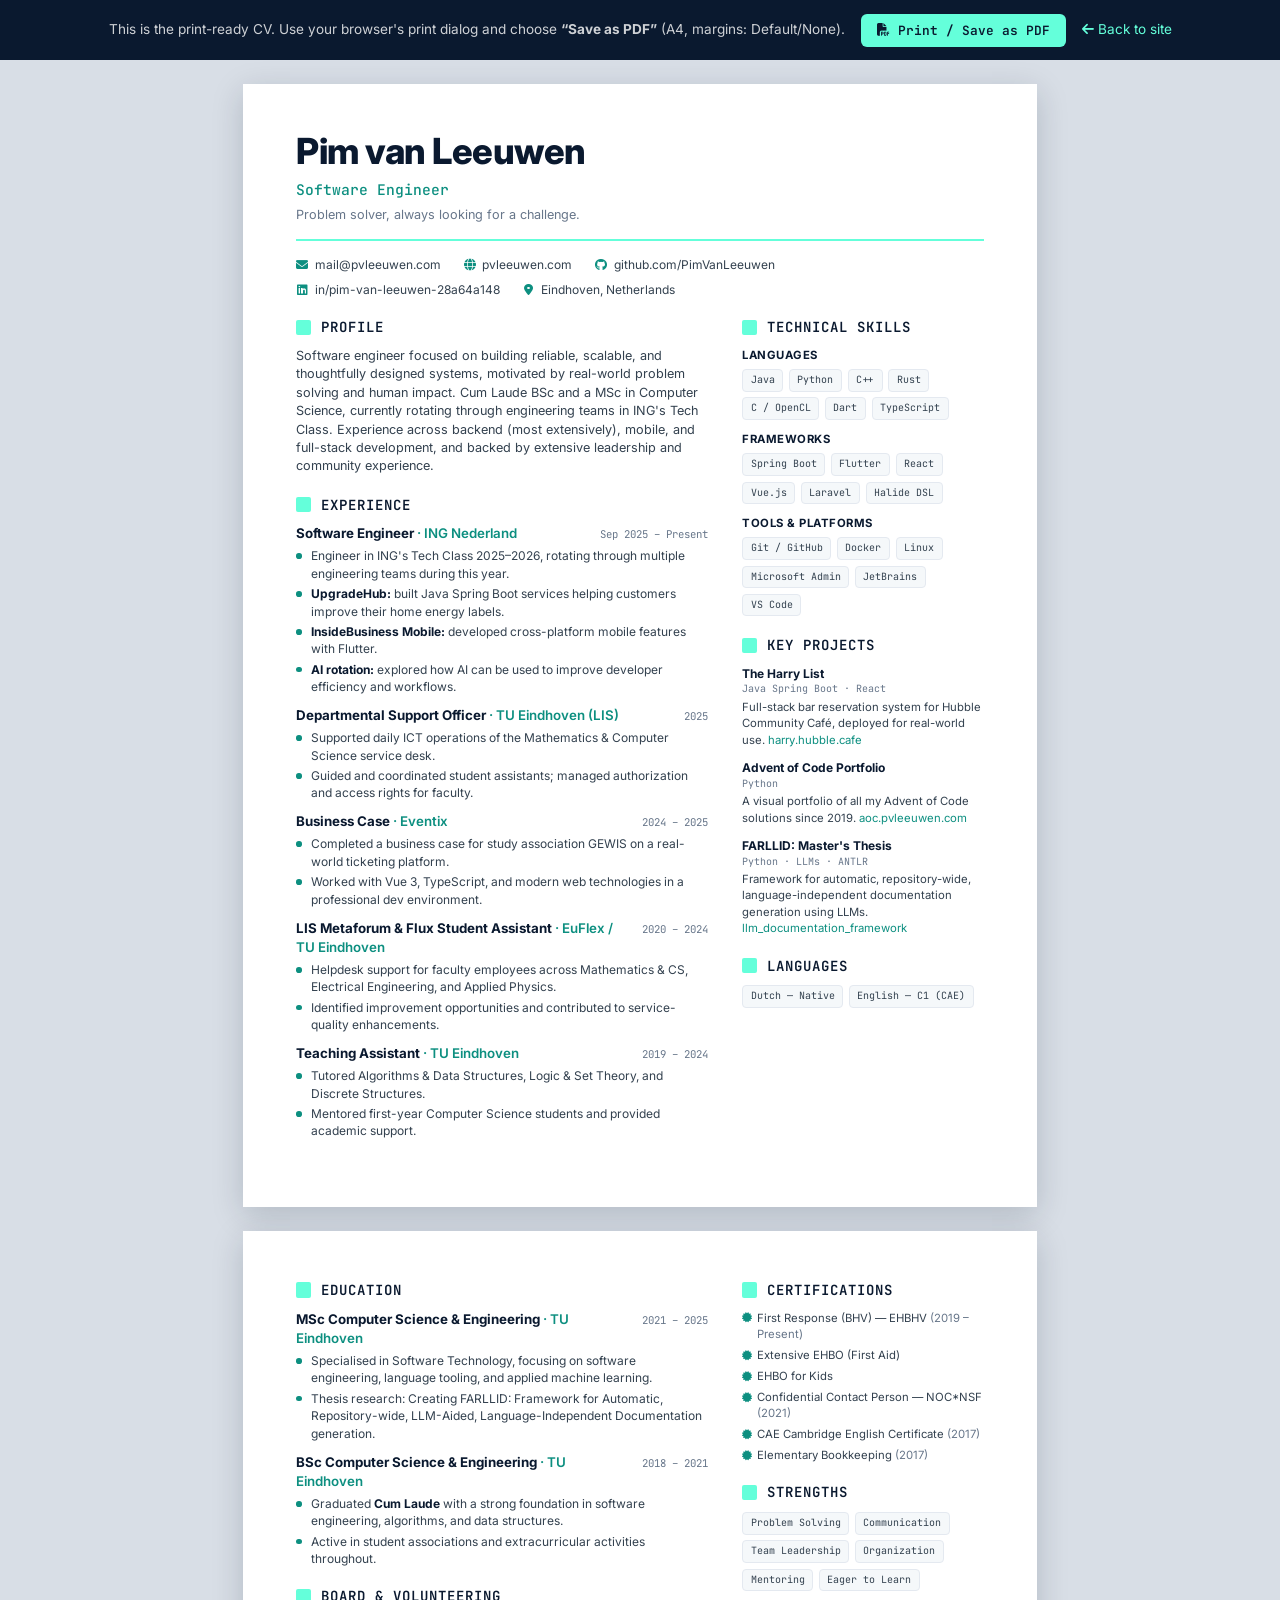
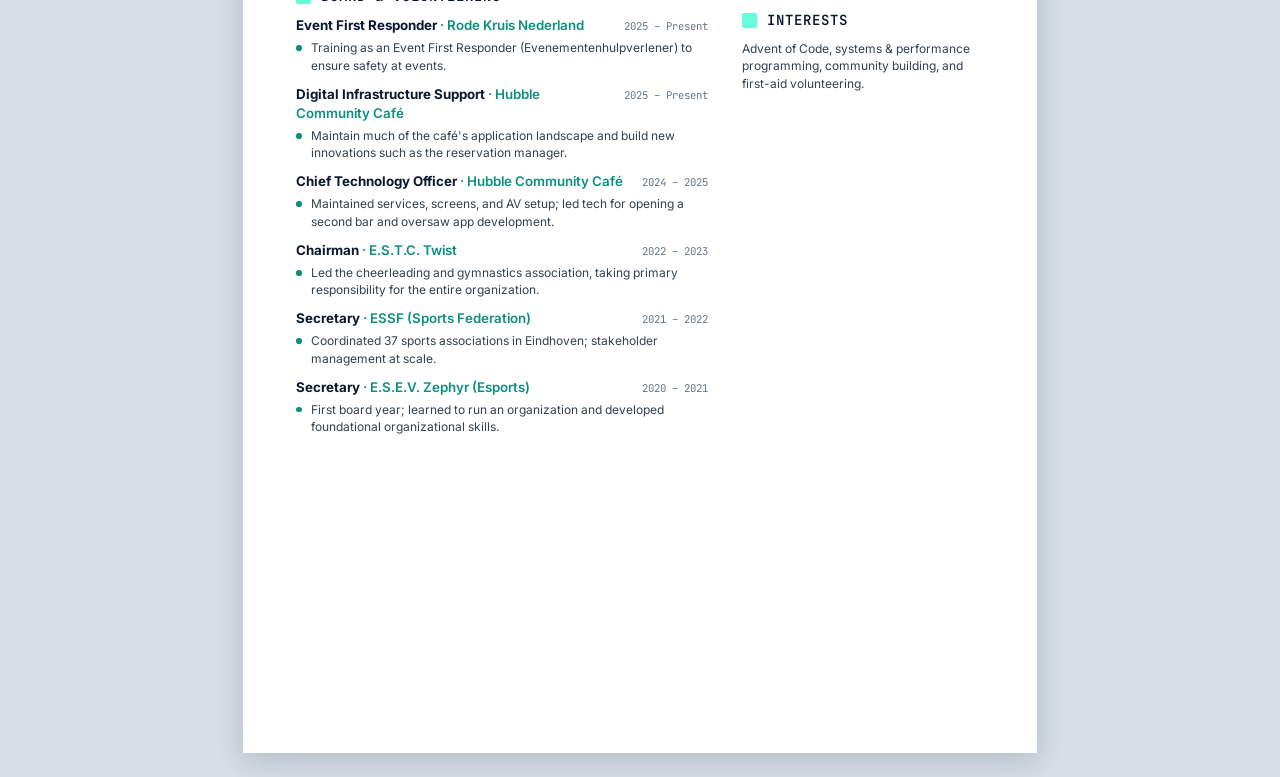
==== cv.html @ 4d7f35cf "feat: add CV page and link to résumé in navigation" ====
<!DOCTYPE html>
<html lang="en">
<head>
    <meta charset="UTF-8">
    <meta name="viewport" content="width=device-width, initial-scale=1.0">
    <title>Pim van Leeuwen — Curriculum Vitae</title>

    <!-- Google Fonts -->
    <link rel="preconnect" href="https://fonts.googleapis.com">
    <link rel="preconnect" href="https://fonts.gstatic.com" crossorigin>
    <link href="https://fonts.googleapis.com/css2?family=Inter:wght@400;500;600;700;800&family=JetBrains+Mono:wght@400;500&display=swap" rel="stylesheet">
    <!-- Font Awesome -->
    <link rel="stylesheet" href="https://cdnjs.cloudflare.com/ajax/libs/font-awesome/6.4.0/css/all.min.css">

    <style>
        :root {
            --ink: #0a192f;
            --text: #33414f;
            --muted: #67768a;
            --accent: #0d8f80;          /* readable teal for text/headings */
            --accent-bright: #64ffda;   /* decorative bars/dots only */
            --line: #e4e9f0;
            --sidebar-bg: #f5f8fa;
            --font-sans: 'Inter', -apple-system, BlinkMacSystemFont, sans-serif;
            --font-mono: 'JetBrains Mono', monospace;
        }

        * { margin: 0; padding: 0; box-sizing: border-box; }

        html { -webkit-print-color-adjust: exact; print-color-adjust: exact; }

        body {
            font-family: var(--font-sans);
            color: var(--text);
            background: #d8dee6;
            font-size: 10pt;
            line-height: 1.45;
        }

        /* ---------- Screen toolbar ---------- */
        .toolbar {
            position: sticky;
            top: 0;
            z-index: 100;
            display: flex;
            align-items: center;
            justify-content: center;
            gap: 1rem;
            padding: 0.85rem 1rem;
            background: var(--ink);
            color: #fff;
            font-size: 0.85rem;
        }
        .toolbar span { opacity: 0.8; }
        .toolbar .btn {
            display: inline-flex;
            align-items: center;
            gap: 0.5rem;
            background: var(--accent-bright);
            color: var(--ink);
            border: none;
            border-radius: 6px;
            padding: 0.5rem 1rem;
            font-family: var(--font-mono);
            font-size: 0.8rem;
            font-weight: 600;
            cursor: pointer;
        }
        .toolbar a { color: var(--accent-bright); text-decoration: none; }

        /* ---------- Page (A4) ---------- */
        .page {
            width: 210mm;
            min-height: 297mm;
            margin: 1.5rem auto;
            padding: 13mm 14mm;
            background: #fff;
            box-shadow: 0 8px 30px rgba(10, 25, 47, 0.18);
            display: grid;
            grid-template-columns: 1fr 64mm;
            column-gap: 9mm;
            align-content: start;
        }

        /* ---------- Header ---------- */
        .cv-header {
            grid-column: 1 / -1;
            border-bottom: 2px solid var(--accent-bright);
            padding-bottom: 4mm;
            margin-bottom: 6mm;
        }
        .cv-name {
            font-size: 27pt;
            font-weight: 800;
            color: var(--ink);
            letter-spacing: -0.5px;
            line-height: 1.05;
        }
        .cv-role {
            font-family: var(--font-mono);
            font-size: 11pt;
            color: var(--accent);
            font-weight: 500;
            margin-top: 2mm;
        }
        .cv-tagline {
            color: var(--muted);
            font-size: 9.5pt;
            margin-top: 1.5mm;
        }
        .cv-contact {
            grid-column: 1 / -1;
            display: flex;
            flex-wrap: wrap;
            gap: 2mm 6mm;
            margin-top: -2mm;
            margin-bottom: 5mm;
            font-size: 9pt;
        }
        .cv-contact a, .cv-contact span {
            color: var(--text);
            text-decoration: none;
            display: inline-flex;
            align-items: center;
            gap: 1.8mm;
        }
        .cv-contact i { color: var(--accent); width: 12px; text-align: center; }

        /* ---------- Columns ---------- */
        .main-col { grid-column: 1; }
        .side-col { grid-column: 2; }

        /* ---------- Section headings ---------- */
        .sec-title {
            font-family: var(--font-mono);
            font-size: 10.5pt;
            font-weight: 600;
            color: var(--ink);
            text-transform: uppercase;
            letter-spacing: 1px;
            display: flex;
            align-items: center;
            gap: 2.5mm;
            margin: 5mm 0 2.5mm;
        }
        .main-col > .sec-title:first-child,
        .side-col > .sec-title:first-child { margin-top: 0; }
        .sec-title::before {
            content: '';
            width: 4mm;
            height: 4mm;
            background: var(--accent-bright);
            border-radius: 2px;
            flex: none;
        }

        /* ---------- Experience / entries ---------- */
        .entry { margin-bottom: 2.8mm; break-inside: avoid; }
        .entry-head {
            display: flex;
            justify-content: space-between;
            align-items: baseline;
            gap: 4mm;
        }
        .entry-title { font-weight: 700; color: var(--ink); font-size: 10pt; }
        .entry-org { color: var(--accent); font-weight: 600; }
        .entry-date {
            font-family: var(--font-mono);
            font-size: 8pt;
            color: var(--muted);
            white-space: nowrap;
        }
        .entry ul { list-style: none; margin-top: 1mm; }
        .entry li {
            position: relative;
            padding-left: 4mm;
            margin-bottom: 0.8mm;
            font-size: 9pt;
            color: var(--text);
        }
        .entry li::before {
            content: '';
            position: absolute;
            left: 0;
            top: 1.6mm;
            width: 1.5mm;
            height: 1.5mm;
            background: var(--accent);
            border-radius: 50%;
        }
        .entry li strong { color: var(--ink); }

        .summary { font-size: 9.5pt; color: var(--text); }

        /* ---------- Sidebar blocks ---------- */
        .side-col { font-size: 9pt; }
        .skill-group { margin-bottom: 3mm; }
        .skill-group h4 {
            font-size: 8.5pt;
            color: var(--ink);
            text-transform: uppercase;
            letter-spacing: 0.5px;
            margin-bottom: 1.5mm;
        }
        .chips { display: flex; flex-wrap: wrap; gap: 1.5mm; }
        .chip {
            font-family: var(--font-mono);
            font-size: 7.5pt;
            background: var(--sidebar-bg);
            border: 1px solid var(--line);
            color: var(--text);
            border-radius: 4px;
            padding: 0.8mm 2mm;
        }

        .side-entry { margin-bottom: 3mm; break-inside: avoid; }
        .side-entry .t { font-weight: 700; color: var(--ink); font-size: 9pt; }
        .side-entry .o { color: var(--accent); font-weight: 600; font-size: 8.5pt; }
        .side-entry .d { font-family: var(--font-mono); font-size: 7.5pt; color: var(--muted); }
        .side-entry p { font-size: 8.5pt; margin-top: 0.5mm; }
        .side-entry a { color: var(--accent); text-decoration: none; }

        .cert-list { list-style: none; }
        .cert-list li {
            position: relative;
            padding-left: 4mm;
            margin-bottom: 1.2mm;
            font-size: 8.5pt;
        }
        .cert-list li::before {
            content: '\f0a3';
            font-family: 'Font Awesome 6 Free';
            font-weight: 900;
            position: absolute;
            left: 0;
            top: 0.2mm;
            color: var(--accent);
            font-size: 7.5pt;
        }
        .cert-list .y { color: var(--muted); }

        /* ---------- Print ---------- */
        @page { size: A4; margin: 0; }
        @media print {
            body { background: #fff; }
            .toolbar { display: none !important; }
            .page {
                margin: 0;
                box-shadow: none;
                page-break-after: always;
                min-height: auto;
                height: 296mm;
                overflow: hidden;
            }
            .page:last-child { page-break-after: auto; }
            a { color: var(--text) !important; }
            .cv-contact a, .side-entry a { color: var(--accent) !important; }
        }
    </style>
</head>
<body>
    <div class="toolbar no-print">
        <span>This is the print-ready CV. Use your browser's print dialog and choose <strong>“Save as PDF”</strong> (A4, margins: Default/None).</span>
        <button class="btn" onclick="window.print()"><i class="fas fa-file-pdf"></i> Print / Save as PDF</button>
        <a href="index.html"><i class="fas fa-arrow-left"></i> Back to site</a>
    </div>

    <!-- ===================== PAGE 1 ===================== -->
    <section class="page">
        <header class="cv-header">
            <div class="cv-name">Pim van Leeuwen</div>
            <div class="cv-role">Software Engineer</div>
            <div class="cv-tagline">Problem solver, always looking for a challenge.</div>
        </header>

        <div class="cv-contact">
            <a href="mailto:mail@pvleeuwen.com"><i class="fas fa-envelope"></i> mail@pvleeuwen.com</a>
            <a href="https://pvleeuwen.com"><i class="fas fa-globe"></i> pvleeuwen.com</a>
            <a href="https://github.com/PimVanLeeuwen"><i class="fab fa-github"></i> github.com/PimVanLeeuwen</a>
            <a href="https://linkedin.com/in/pim-van-leeuwen-28a64a148"><i class="fab fa-linkedin"></i> in/pim-van-leeuwen-28a64a148</a>
            <span><i class="fas fa-location-dot"></i> Eindhoven, Netherlands</span>
        </div>

        <!-- MAIN -->
        <div class="main-col">
            <h2 class="sec-title">Profile</h2>
            <p class="summary">
                Software engineer focused on building reliable, scalable, and thoughtfully designed systems,
                motivated by real-world problem solving and human impact. Cum Laude BSc and a MSc in Computer
                Science, currently rotating through engineering teams in ING's Tech Class. Experience across
                backend (most extensively), mobile, and full-stack development, and backed by extensive leadership and community experience.
            </p>

            <h2 class="sec-title">Experience</h2>

            <div class="entry">
                <div class="entry-head">
                    <span class="entry-title">Software Engineer <span class="entry-org">· ING Nederland</span></span>
                    <span class="entry-date">Sep 2025 – Present</span>
                </div>
                <ul>
                    <li>Engineer in ING's Tech Class 2025–2026, rotating through multiple engineering teams during this year.</li>
                    <li><strong>UpgradeHub:</strong> built Java Spring Boot services helping customers improve their home energy labels.</li>
                    <li><strong>InsideBusiness Mobile:</strong> developed cross-platform mobile features with Flutter.</li>
                    <li><strong>AI rotation:</strong> explored how AI can be used to improve developer efficiency and workflows.</li>
                </ul>
            </div>

            <div class="entry">
                <div class="entry-head">
                    <span class="entry-title">Departmental Support Officer <span class="entry-org">· TU Eindhoven (LIS)</span></span>
                    <span class="entry-date">2025</span>
                </div>
                <ul>
                    <li>Supported daily ICT operations of the Mathematics &amp; Computer Science service desk.</li>
                    <li>Guided and coordinated student assistants; managed authorization and access rights for faculty.</li>
                </ul>
            </div>

            <div class="entry">
                <div class="entry-head">
                    <span class="entry-title">Business Case <span class="entry-org">· Eventix</span></span>
                    <span class="entry-date">2024 – 2025</span>
                </div>
                <ul>
                    <li>Completed a business case for study association GEWIS on a real-world ticketing platform.</li>
                    <li>Worked with Vue 3, TypeScript, and modern web technologies in a professional dev environment.</li>
                </ul>
            </div>

            <div class="entry">
                <div class="entry-head">
                    <span class="entry-title">LIS Metaforum &amp; Flux Student Assistant <span class="entry-org">· EuFlex / TU Eindhoven</span></span>
                    <span class="entry-date">2020 – 2024</span>
                </div>
                <ul>
                    <li>Helpdesk support for faculty employees across Mathematics &amp; CS, Electrical Engineering, and Applied Physics.</li>
                    <li>Identified improvement opportunities and contributed to service-quality enhancements.</li>
                </ul>
            </div>

            <div class="entry">
                <div class="entry-head">
                    <span class="entry-title">Teaching Assistant <span class="entry-org">· TU Eindhoven</span></span>
                    <span class="entry-date">2019 – 2024</span>
                </div>
                <ul>
                    <li>Tutored Algorithms &amp; Data Structures, Logic &amp; Set Theory, and Discrete Structures.</li>
                    <li>Mentored first-year Computer Science students and provided academic support.</li>
                </ul>
            </div>
        </div>

        <!-- SIDEBAR -->
        <div class="side-col">
            <h2 class="sec-title">Technical Skills</h2>
            <div class="skill-group">
                <h4>Languages</h4>
                <div class="chips">
                    <span class="chip">Java</span><span class="chip">Python</span><span class="chip">C++</span>
                    <span class="chip">Rust</span><span class="chip">C / OpenCL</span><span class="chip">Dart</span>
                    <span class="chip">TypeScript</span>
                </div>
            </div>
            <div class="skill-group">
                <h4>Frameworks</h4>
                <div class="chips">
                    <span class="chip">Spring Boot</span><span class="chip">Flutter</span><span class="chip">React</span>
                    <span class="chip">Vue.js</span><span class="chip">Laravel</span><span class="chip">Halide DSL</span>
                </div>
            </div>
            <div class="skill-group">
                <h4>Tools &amp; Platforms</h4>
                <div class="chips">
                    <span class="chip">Git / GitHub</span><span class="chip">Docker</span><span class="chip">Linux</span>
                    <span class="chip">Microsoft Admin</span><span class="chip">JetBrains</span><span class="chip">VS Code</span>
                </div>
            </div>

            <h2 class="sec-title">Key Projects</h2>
            <div class="side-entry">
                <div class="t">The Harry List</div>
                <div class="d">Java Spring Boot · React</div>
                <p>Full-stack bar reservation system for Hubble Community Café, deployed for real-world use.
                <a href="https://harry.hubble.cafe">harry.hubble.cafe</a></p>
            </div>
            <div class="side-entry">
                <div class="t">Advent of Code Portfolio</div>
                <div class="d">Python</div>
                <p>A visual portfolio of all my Advent of Code solutions since 2019.
                <a href="https://aoc.pvleeuwen.com">aoc.pvleeuwen.com</a></p>
            </div>
            <div class="side-entry">
                <div class="t">FARLLID: Master's Thesis</div>
                <div class="d">Python · LLMs · ANTLR</div>
                <p>Framework for automatic, repository-wide, language-independent documentation generation using LLMs.
                <a href="https://github.com/PimVanLeeuwen/llm_documentation_framework">llm_documentation_framework</a></p>
            </div>

            <h2 class="sec-title">Languages</h2>
            <div class="chips">
                <span class="chip">Dutch — Native</span><span class="chip">English — C1 (CAE)</span>
            </div>
        </div>
    </section>

    <!-- ===================== PAGE 2 ===================== -->
    <section class="page">
        <!-- MAIN -->
        <div class="main-col">
            <h2 class="sec-title">Education</h2>

            <div class="entry">
                <div class="entry-head">
                    <span class="entry-title">MSc Computer Science &amp; Engineering <span class="entry-org">· TU Eindhoven</span></span>
                    <span class="entry-date">2021 – 2025</span>
                </div>
                <ul>
                    <li>Specialised in Software Technology, focusing on software engineering, language tooling, and applied machine learning.</li>
                    <li>Thesis research: Creating FARLLID: Framework for Automatic, Repository-wide, LLM-Aided, Language-Independent Documentation generation.</li>
                </ul>
            </div>

            <div class="entry">
                <div class="entry-head">
                    <span class="entry-title">BSc Computer Science &amp; Engineering <span class="entry-org">· TU Eindhoven</span></span>
                    <span class="entry-date">2018 – 2021</span>
                </div>
                <ul>
                    <li>Graduated <strong>Cum Laude</strong> with a strong foundation in software engineering, algorithms, and data structures.</li>
                    <li>Active in student associations and extracurricular activities throughout.</li>
                </ul>
            </div>

            <h2 class="sec-title">Board &amp; Volunteering</h2>

            <div class="entry">
                <div class="entry-head">
                    <span class="entry-title">Event First Responder <span class="entry-org">· Rode Kruis Nederland</span></span>
                    <span class="entry-date">2025 – Present</span>
                </div>
                <ul><li>Training as an Event First Responder (Evenementenhulpverlener) to ensure safety at events.</li></ul>
            </div>

            <div class="entry">
                <div class="entry-head">
                    <span class="entry-title">Digital Infrastructure Support <span class="entry-org">· Hubble Community Café</span></span>
                    <span class="entry-date">2025 – Present</span>
                </div>
                <ul><li>Maintain much of the café's application landscape and build new innovations such as the reservation manager.</li></ul>
            </div>

            <div class="entry">
                <div class="entry-head">
                    <span class="entry-title">Chief Technology Officer <span class="entry-org">· Hubble Community Café</span></span>
                    <span class="entry-date">2024 – 2025</span>
                </div>
                <ul><li>Maintained services, screens, and AV setup; led tech for opening a second bar and oversaw app development.</li></ul>
            </div>

            <div class="entry">
                <div class="entry-head">
                    <span class="entry-title">Chairman <span class="entry-org">· E.S.T.C. Twist</span></span>
                    <span class="entry-date">2022 – 2023</span>
                </div>
                <ul><li>Led the cheerleading and gymnastics association, taking primary responsibility for the entire organization.</li></ul>
            </div>

            <div class="entry">
                <div class="entry-head">
                    <span class="entry-title">Secretary <span class="entry-org">· ESSF (Sports Federation)</span></span>
                    <span class="entry-date">2021 – 2022</span>
                </div>
                <ul><li>Coordinated 37 sports associations in Eindhoven; stakeholder management at scale.</li></ul>
            </div>

            <div class="entry">
                <div class="entry-head">
                    <span class="entry-title">Secretary <span class="entry-org">· E.S.E.V. Zephyr (Esports)</span></span>
                    <span class="entry-date">2020 – 2021</span>
                </div>
                <ul><li>First board year; learned to run an organization and developed foundational organizational skills.</li></ul>
            </div>
        </div>

        <!-- SIDEBAR -->
        <div class="side-col">
            <h2 class="sec-title">Certifications</h2>
            <ul class="cert-list">
                <li>First Response (BHV) — EHBHV <span class="y">(2019 – Present)</span></li>
                <li>Extensive EHBO (First Aid)</li>
                <li>EHBO for Kids</li>
                <li>Confidential Contact Person — NOC*NSF <span class="y">(2021)</span></li>
                <li>CAE Cambridge English Certificate <span class="y">(2017)</span></li>
                <li>Elementary Bookkeeping <span class="y">(2017)</span></li>
            </ul>

            <h2 class="sec-title">Strengths</h2>
            <div class="chips">
                <span class="chip">Problem Solving</span><span class="chip">Communication</span>
                <span class="chip">Team Leadership</span><span class="chip">Organization</span>
                <span class="chip">Mentoring</span><span class="chip">Eager to Learn</span>
            </div>

            <h2 class="sec-title">Interests</h2>
            <p>Advent of Code, systems &amp; performance programming, community building, and first-aid volunteering.</p>
        </div>
    </section>

    <script>
        // Allow ?print=1 to open the print dialog automatically.
        if (new URLSearchParams(location.search).get('print') === '1') {
            window.addEventListener('load', () => setTimeout(() => window.print(), 400));
        }
    </script>
</body>
</html>
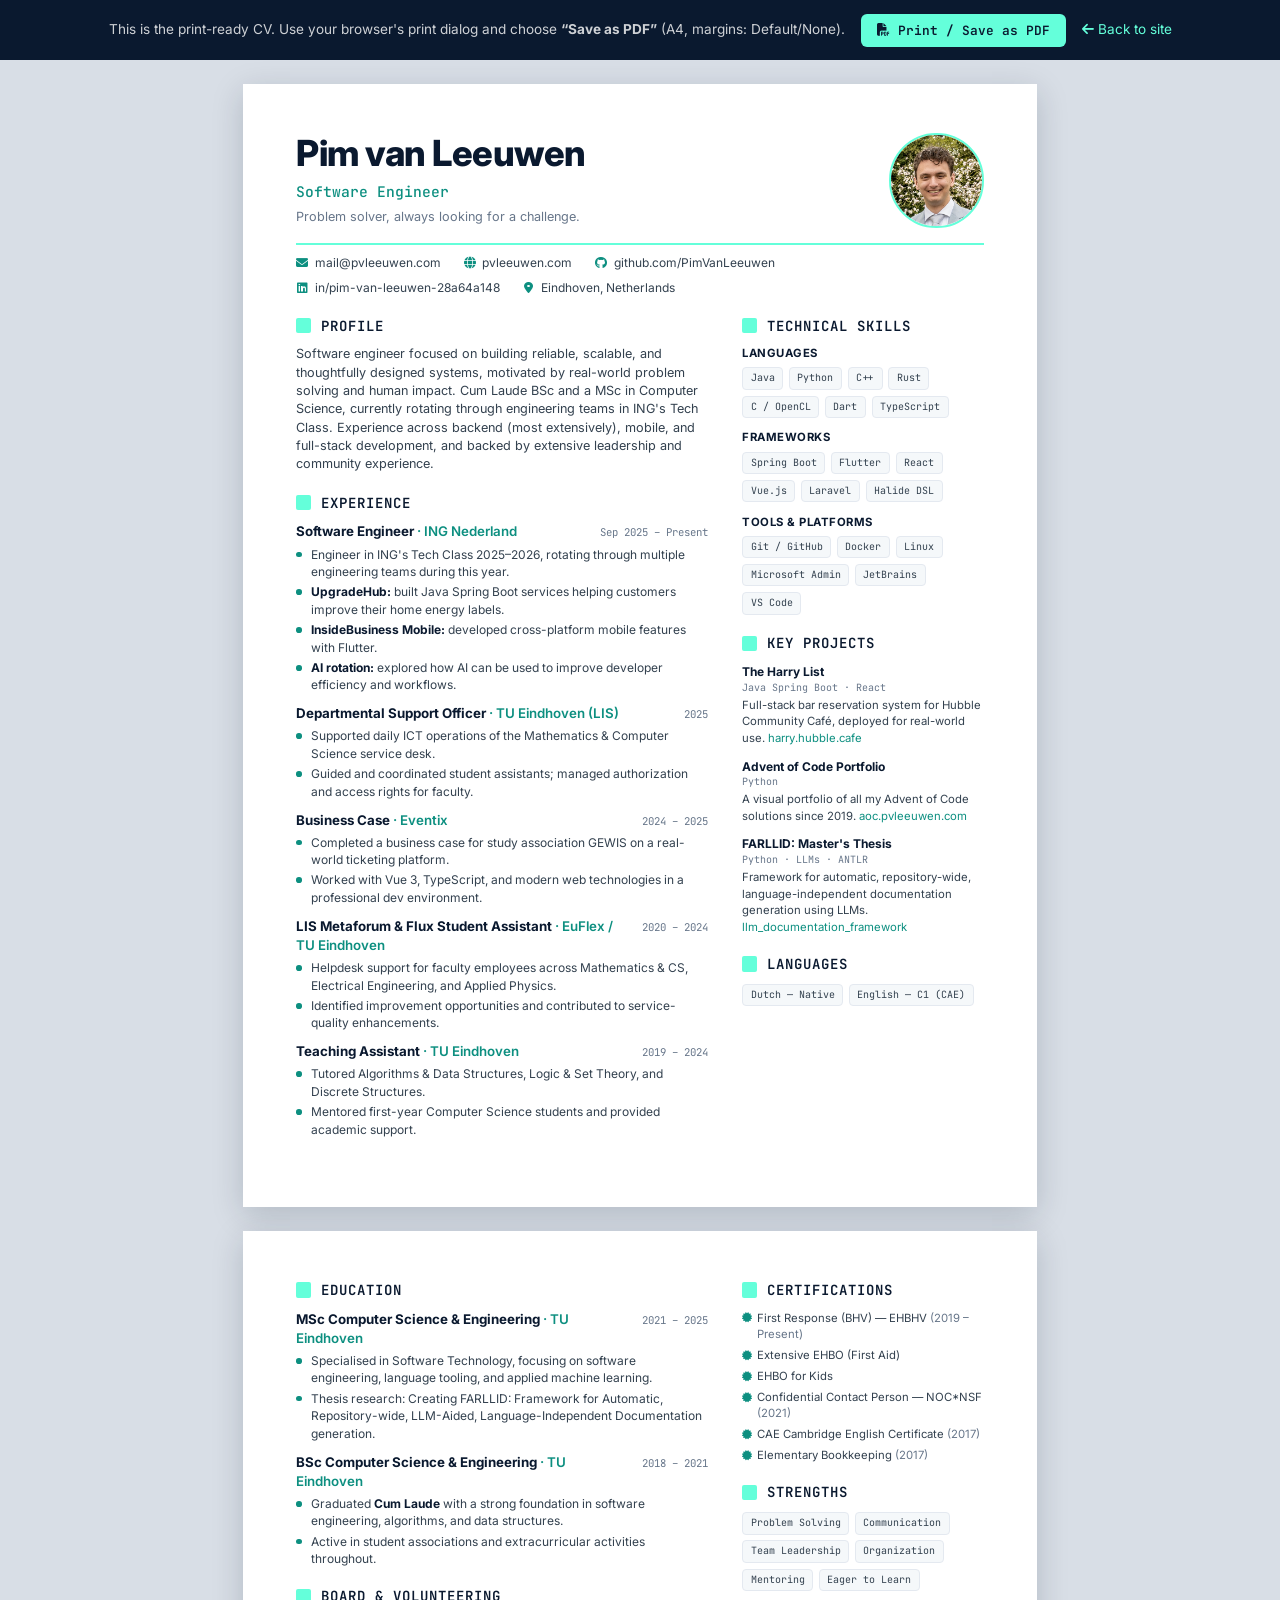
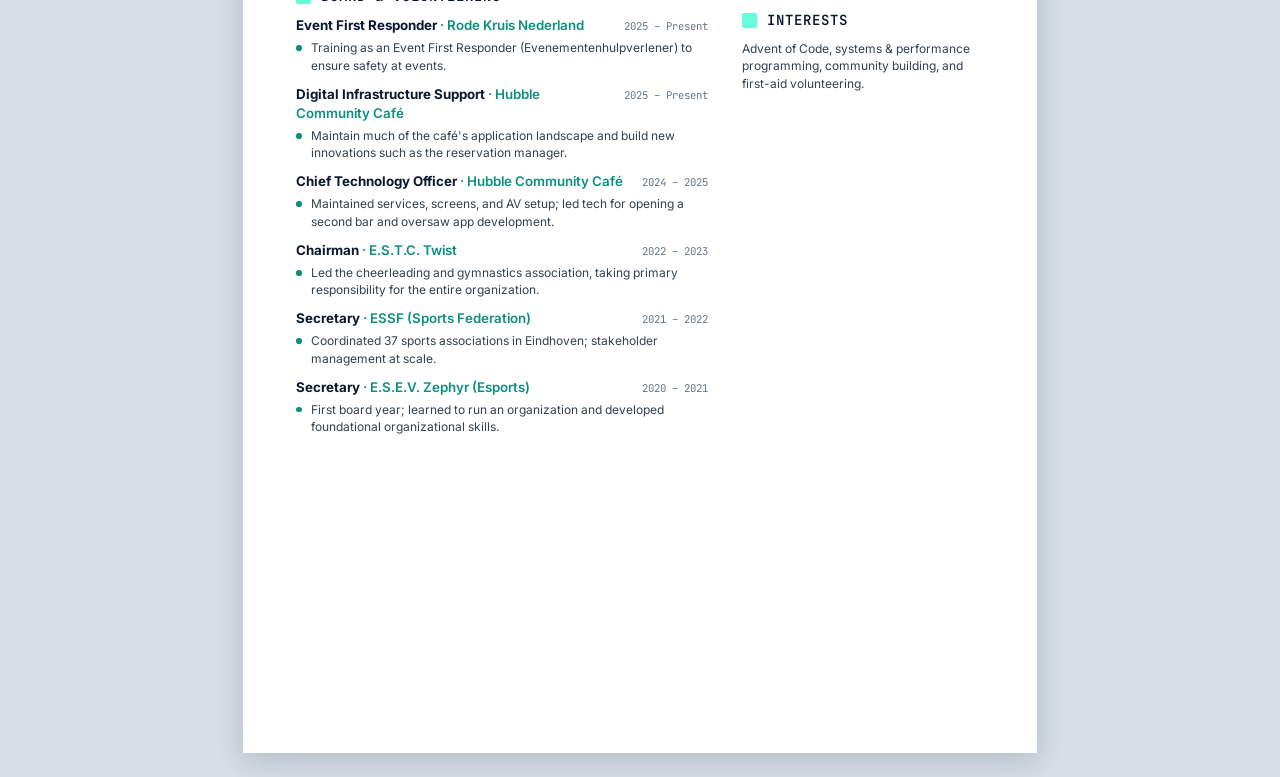
==== commit 082d502f: "feat(cv.html): enhance header layout and styling with photo integration" ====
--- a/cv.html
+++ b/cv.html
@@ -87,7 +87,20 @@
             grid-column: 1 / -1;
             border-bottom: 2px solid var(--accent-bright);
             padding-bottom: 4mm;
-            margin-bottom: 6mm;
+            margin-bottom: 4.5mm;
+            display: flex;
+            align-items: center;
+            justify-content: space-between;
+            gap: 8mm;
+        }
+        .cv-head-text { flex: 1; }
+        .cv-photo {
+            width: 25mm;
+            height: 25mm;
+            border-radius: 50%;
+            object-fit: cover;
+            flex: none;
+            border: 2px solid var(--accent-bright);
         }
         .cv-name {
             font-size: 27pt;
@@ -268,9 +281,12 @@
     <!-- ===================== PAGE 1 ===================== -->
     <section class="page">
         <header class="cv-header">
-            <div class="cv-name">Pim van Leeuwen</div>
-            <div class="cv-role">Software Engineer</div>
-            <div class="cv-tagline">Problem solver, always looking for a challenge.</div>
+            <div class="cv-head-text">
+                <div class="cv-name">Pim van Leeuwen</div>
+                <div class="cv-role">Software Engineer</div>
+                <div class="cv-tagline">Problem solver, always looking for a challenge.</div>
+            </div>
+            <img class="cv-photo" src="picture.jpg" alt="Pim van Leeuwen">
         </header>
 
         <div class="cv-contact">
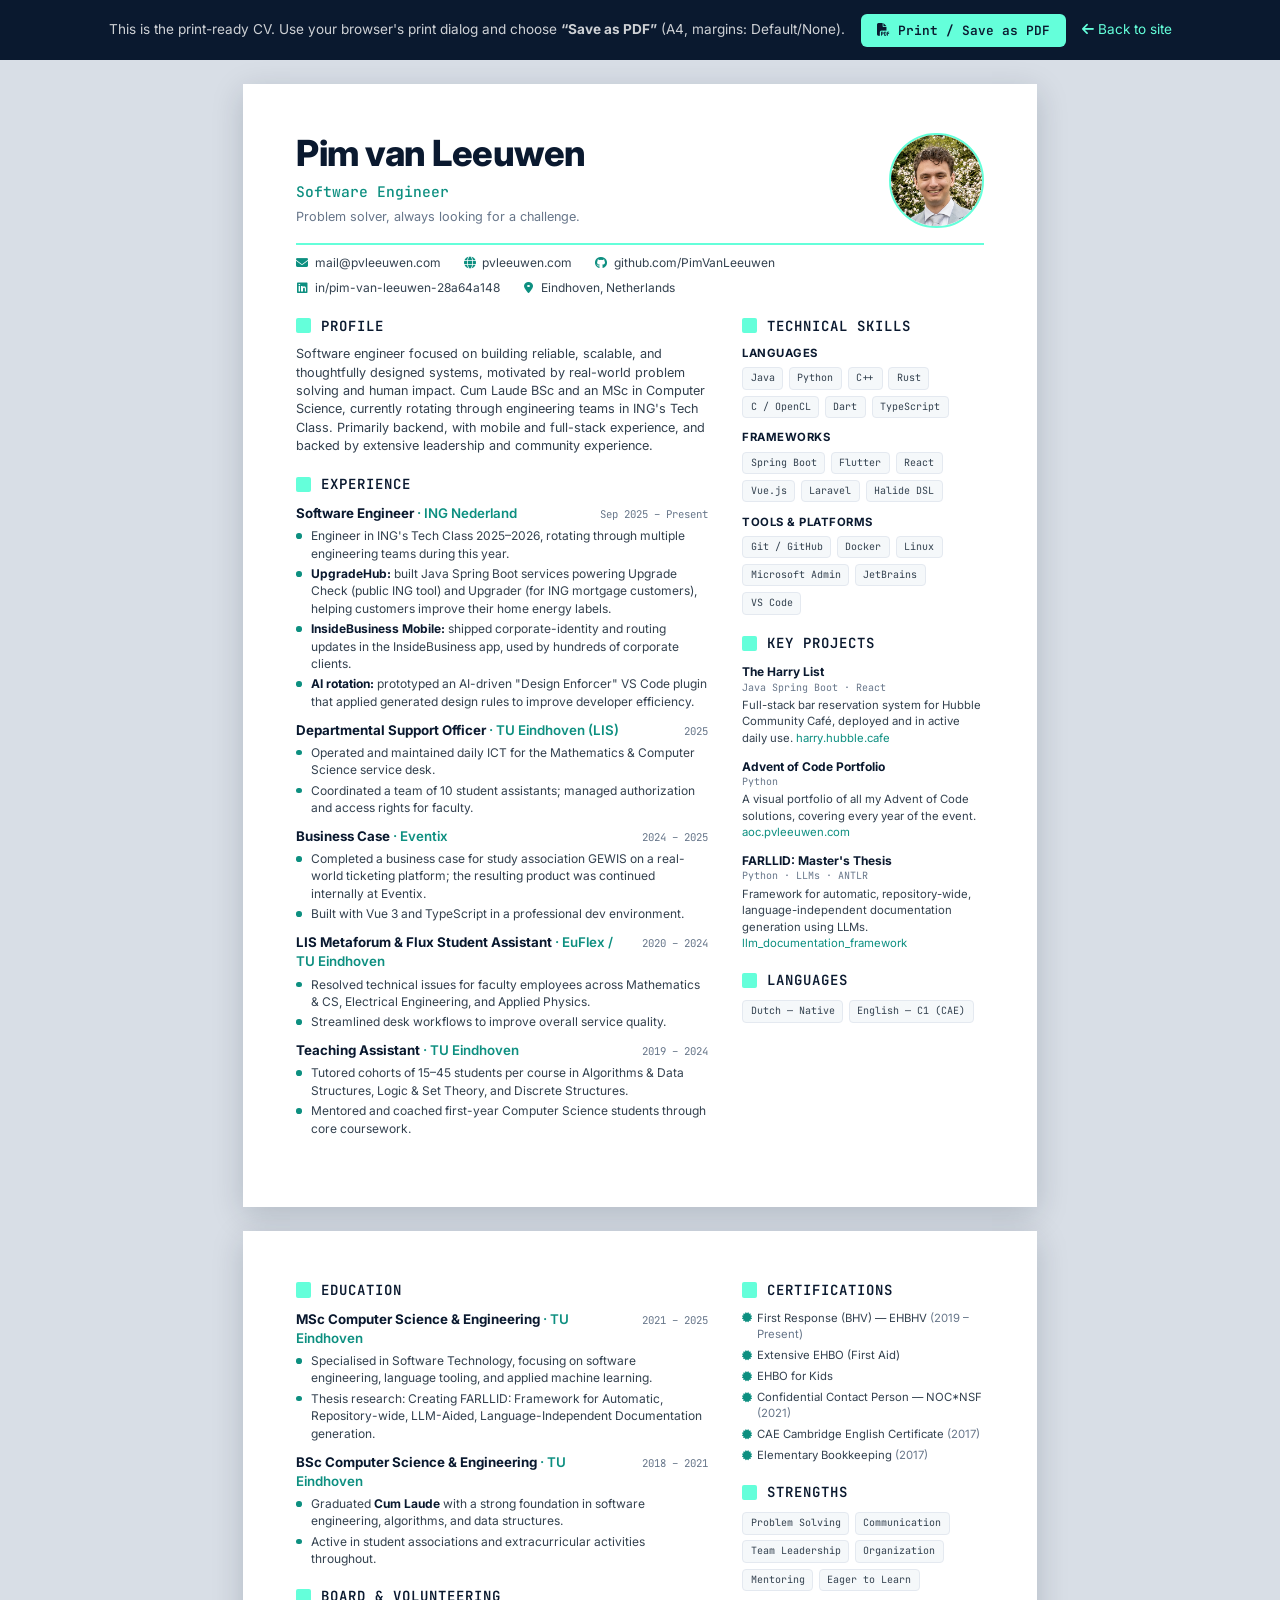
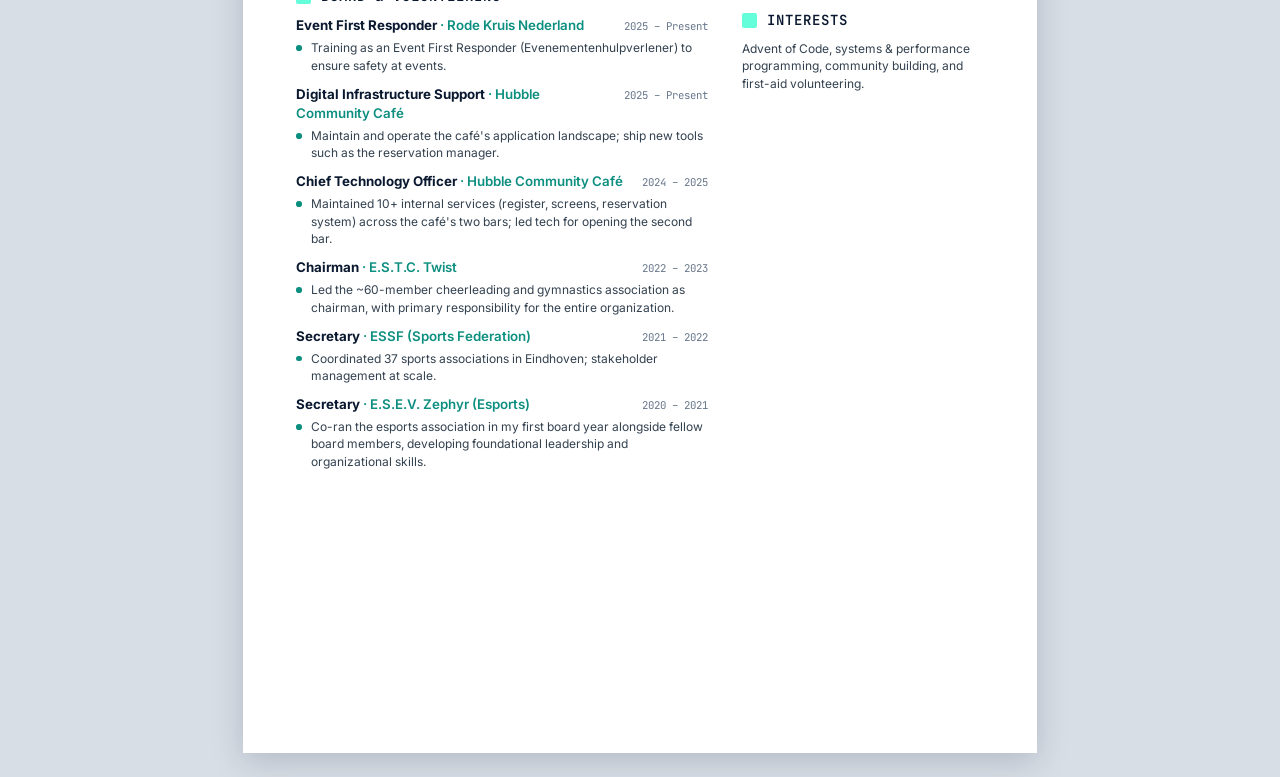
==== commit 22e561ab: "feat(index.html): refine personal description and enhance project details for clarity" ====
--- a/cv.html
+++ b/cv.html
@@ -302,9 +302,9 @@
             <h2 class="sec-title">Profile</h2>
             <p class="summary">
                 Software engineer focused on building reliable, scalable, and thoughtfully designed systems,
-                motivated by real-world problem solving and human impact. Cum Laude BSc and a MSc in Computer
-                Science, currently rotating through engineering teams in ING's Tech Class. Experience across
-                backend (most extensively), mobile, and full-stack development, and backed by extensive leadership and community experience.
+                motivated by real-world problem solving and human impact. Cum Laude BSc and an MSc in Computer
+                Science, currently rotating through engineering teams in ING's Tech Class. Primarily backend,
+                with mobile and full-stack experience, and backed by extensive leadership and community experience.
             </p>
 
             <h2 class="sec-title">Experience</h2>
@@ -316,9 +316,9 @@
                 </div>
                 <ul>
                     <li>Engineer in ING's Tech Class 2025–2026, rotating through multiple engineering teams during this year.</li>
-                    <li><strong>UpgradeHub:</strong> built Java Spring Boot services helping customers improve their home energy labels.</li>
-                    <li><strong>InsideBusiness Mobile:</strong> developed cross-platform mobile features with Flutter.</li>
-                    <li><strong>AI rotation:</strong> explored how AI can be used to improve developer efficiency and workflows.</li>
+                    <li><strong>UpgradeHub:</strong> built Java Spring Boot services powering Upgrade Check (public ING tool) and Upgrader (for ING mortgage customers), helping customers improve their home energy labels.</li>
+                    <li><strong>InsideBusiness Mobile:</strong> shipped corporate-identity and routing updates in the InsideBusiness app, used by hundreds of corporate clients.</li>
+                    <li><strong>AI rotation:</strong> prototyped an AI-driven "Design Enforcer" VS Code plugin that applied generated design rules to improve developer efficiency.</li>
                 </ul>
             </div>
 
@@ -328,8 +328,8 @@
                     <span class="entry-date">2025</span>
                 </div>
                 <ul>
-                    <li>Supported daily ICT operations of the Mathematics &amp; Computer Science service desk.</li>
-                    <li>Guided and coordinated student assistants; managed authorization and access rights for faculty.</li>
+                    <li>Operated and maintained daily ICT for the Mathematics &amp; Computer Science service desk.</li>
+                    <li>Coordinated a team of 10 student assistants; managed authorization and access rights for faculty.</li>
                 </ul>
             </div>
 
@@ -339,8 +339,8 @@
                     <span class="entry-date">2024 – 2025</span>
                 </div>
                 <ul>
-                    <li>Completed a business case for study association GEWIS on a real-world ticketing platform.</li>
-                    <li>Worked with Vue 3, TypeScript, and modern web technologies in a professional dev environment.</li>
+                    <li>Completed a business case for study association GEWIS on a real-world ticketing platform; the resulting product was continued internally at Eventix.</li>
+                    <li>Built with Vue 3 and TypeScript in a professional dev environment.</li>
                 </ul>
             </div>
 
@@ -350,8 +350,8 @@
                     <span class="entry-date">2020 – 2024</span>
                 </div>
                 <ul>
-                    <li>Helpdesk support for faculty employees across Mathematics &amp; CS, Electrical Engineering, and Applied Physics.</li>
-                    <li>Identified improvement opportunities and contributed to service-quality enhancements.</li>
+                    <li>Resolved technical issues for faculty employees across Mathematics &amp; CS, Electrical Engineering, and Applied Physics.</li>
+                    <li>Streamlined desk workflows to improve overall service quality.</li>
                 </ul>
             </div>
 
@@ -361,8 +361,8 @@
                     <span class="entry-date">2019 – 2024</span>
                 </div>
                 <ul>
-                    <li>Tutored Algorithms &amp; Data Structures, Logic &amp; Set Theory, and Discrete Structures.</li>
-                    <li>Mentored first-year Computer Science students and provided academic support.</li>
+                    <li>Tutored cohorts of 15–45 students per course in Algorithms &amp; Data Structures, Logic &amp; Set Theory, and Discrete Structures.</li>
+                    <li>Mentored and coached first-year Computer Science students through core coursework.</li>
                 </ul>
             </div>
         </div>
@@ -397,13 +397,13 @@
             <div class="side-entry">
                 <div class="t">The Harry List</div>
                 <div class="d">Java Spring Boot · React</div>
-                <p>Full-stack bar reservation system for Hubble Community Café, deployed for real-world use.
+                <p>Full-stack bar reservation system for Hubble Community Café, deployed and in active daily use.
                 <a href="https://harry.hubble.cafe">harry.hubble.cafe</a></p>
             </div>
             <div class="side-entry">
                 <div class="t">Advent of Code Portfolio</div>
                 <div class="d">Python</div>
-                <p>A visual portfolio of all my Advent of Code solutions since 2019.
+                <p>A visual portfolio of all my Advent of Code solutions, covering every year of the event.
                 <a href="https://aoc.pvleeuwen.com">aoc.pvleeuwen.com</a></p>
             </div>
             <div class="side-entry">
@@ -463,7 +463,7 @@
                     <span class="entry-title">Digital Infrastructure Support <span class="entry-org">· Hubble Community Café</span></span>
                     <span class="entry-date">2025 – Present</span>
                 </div>
-                <ul><li>Maintain much of the café's application landscape and build new innovations such as the reservation manager.</li></ul>
+                <ul><li>Maintain and operate the café's application landscape; ship new tools such as the reservation manager.</li></ul>
             </div>
 
             <div class="entry">
@@ -471,7 +471,7 @@
                     <span class="entry-title">Chief Technology Officer <span class="entry-org">· Hubble Community Café</span></span>
                     <span class="entry-date">2024 – 2025</span>
                 </div>
-                <ul><li>Maintained services, screens, and AV setup; led tech for opening a second bar and oversaw app development.</li></ul>
+                <ul><li>Maintained 10+ internal services (register, screens, reservation system) across the café's two bars; led tech for opening the second bar.</li></ul>
             </div>
 
             <div class="entry">
@@ -479,7 +479,7 @@
                     <span class="entry-title">Chairman <span class="entry-org">· E.S.T.C. Twist</span></span>
                     <span class="entry-date">2022 – 2023</span>
                 </div>
-                <ul><li>Led the cheerleading and gymnastics association, taking primary responsibility for the entire organization.</li></ul>
+                <ul><li>Led the ~60-member cheerleading and gymnastics association as chairman, with primary responsibility for the entire organization.</li></ul>
             </div>
 
             <div class="entry">
@@ -495,7 +495,7 @@
                     <span class="entry-title">Secretary <span class="entry-org">· E.S.E.V. Zephyr (Esports)</span></span>
                     <span class="entry-date">2020 – 2021</span>
                 </div>
-                <ul><li>First board year; learned to run an organization and developed foundational organizational skills.</li></ul>
+                <ul><li>Co-ran the esports association in my first board year alongside fellow board members, developing foundational leadership and organizational skills.</li></ul>
             </div>
         </div>
 
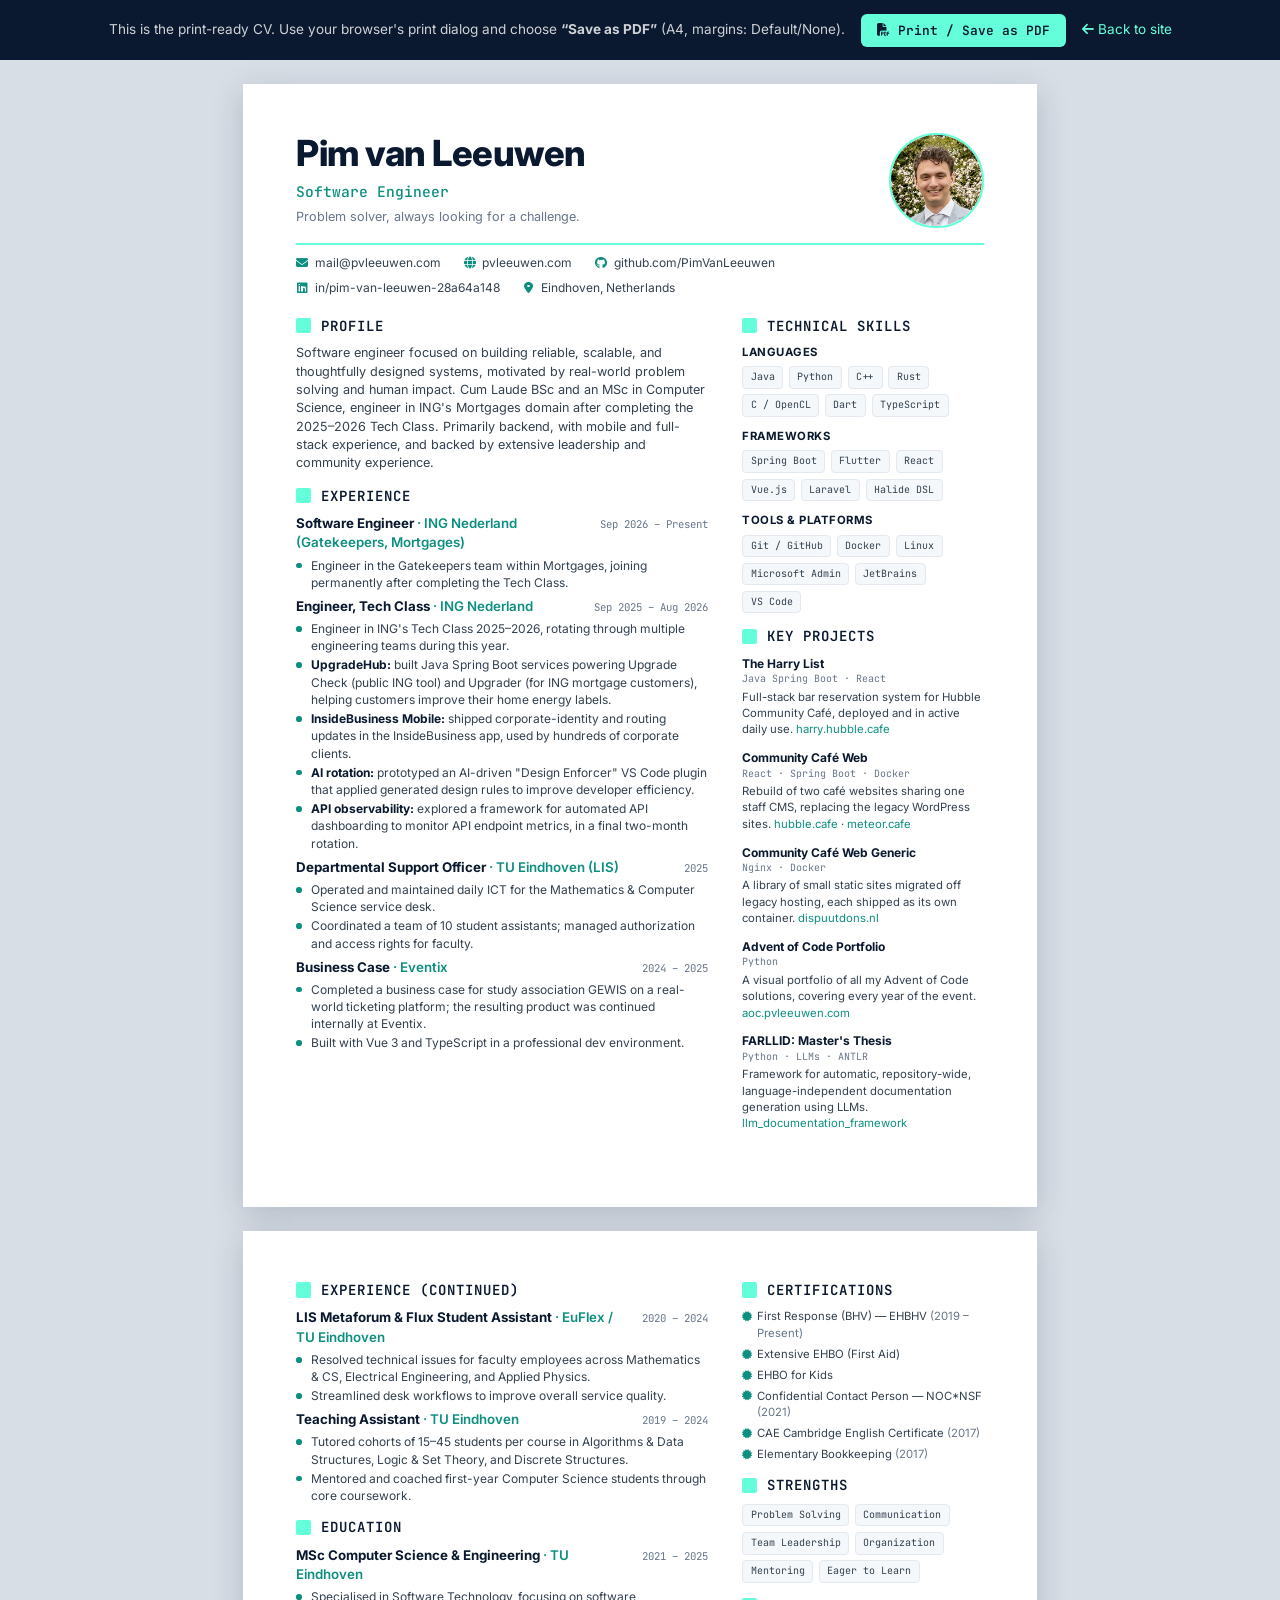
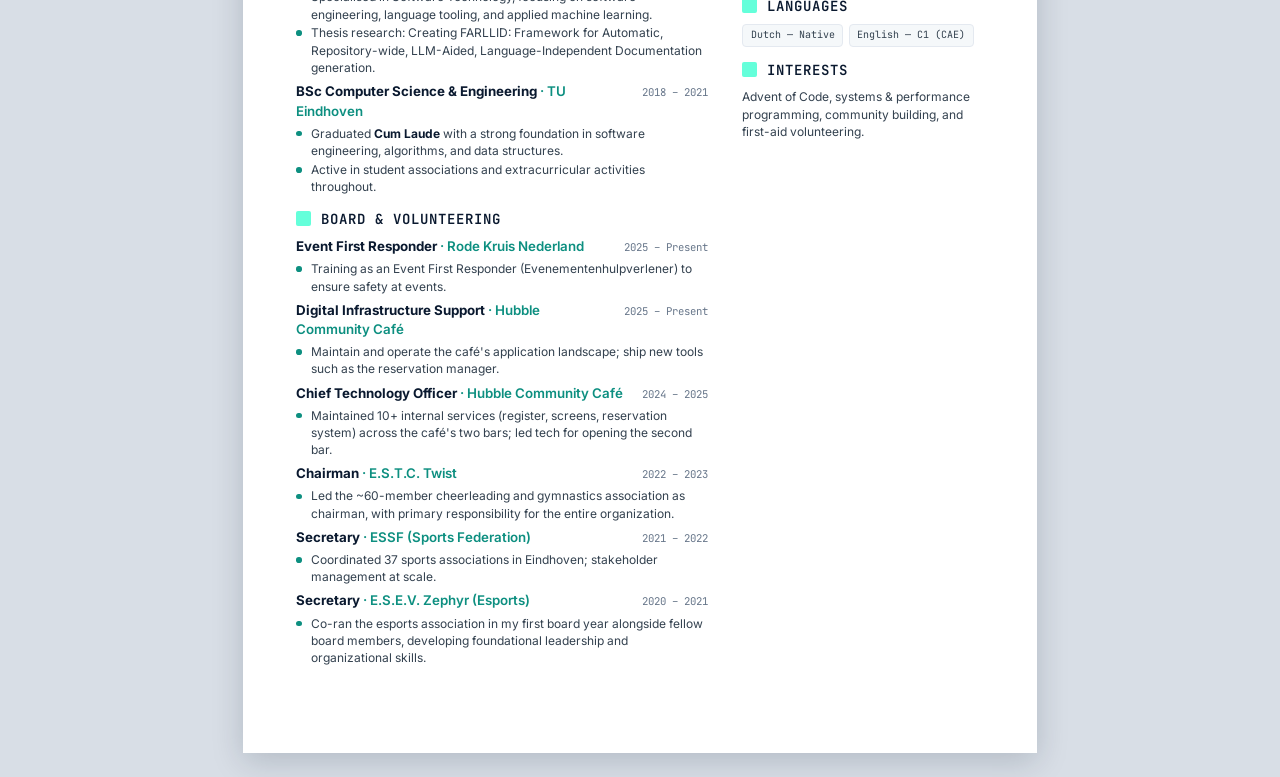
==== commit 8180ccb2: "chore: update portfolio" ====
--- a/cv.html
+++ b/cv.html
@@ -154,7 +154,7 @@
             display: flex;
             align-items: center;
             gap: 2.5mm;
-            margin: 5mm 0 2.5mm;
+            margin: 3.4mm 0 2.2mm;
         }
         .main-col > .sec-title:first-child,
         .side-col > .sec-title:first-child { margin-top: 0; }
@@ -168,7 +168,7 @@
         }
 
         /* ---------- Experience / entries ---------- */
-        .entry { margin-bottom: 2.8mm; break-inside: avoid; }
+        .entry { margin-bottom: 1.5mm; break-inside: avoid; }
         .entry-head {
             display: flex;
             justify-content: space-between;
@@ -187,7 +187,7 @@
         .entry li {
             position: relative;
             padding-left: 4mm;
-            margin-bottom: 0.8mm;
+            margin-bottom: 0.4mm;
             font-size: 9pt;
             color: var(--text);
         }
@@ -303,7 +303,7 @@
             <p class="summary">
                 Software engineer focused on building reliable, scalable, and thoughtfully designed systems,
                 motivated by real-world problem solving and human impact. Cum Laude BSc and an MSc in Computer
-                Science, currently rotating through engineering teams in ING's Tech Class. Primarily backend,
+                Science, engineer in ING's Mortgages domain after completing the 2025&ndash;2026 Tech Class. Primarily backend,
                 with mobile and full-stack experience, and backed by extensive leadership and community experience.
             </p>
 
@@ -311,14 +311,25 @@
 
             <div class="entry">
                 <div class="entry-head">
-                    <span class="entry-title">Software Engineer <span class="entry-org">· ING Nederland</span></span>
-                    <span class="entry-date">Sep 2025 – Present</span>
+                    <span class="entry-title">Software Engineer <span class="entry-org">· ING Nederland (Gatekeepers, Mortgages)</span></span>
+                    <span class="entry-date">Sep 2026 – Present</span>
+                </div>
+                <ul>
+                    <li>Engineer in the Gatekeepers team within Mortgages, joining permanently after completing the Tech Class.</li>
+                </ul>
+            </div>
+
+            <div class="entry">
+                <div class="entry-head">
+                    <span class="entry-title">Engineer, Tech Class <span class="entry-org">· ING Nederland</span></span>
+                    <span class="entry-date">Sep 2025 – Aug 2026</span>
                 </div>
                 <ul>
                     <li>Engineer in ING's Tech Class 2025–2026, rotating through multiple engineering teams during this year.</li>
                     <li><strong>UpgradeHub:</strong> built Java Spring Boot services powering Upgrade Check (public ING tool) and Upgrader (for ING mortgage customers), helping customers improve their home energy labels.</li>
                     <li><strong>InsideBusiness Mobile:</strong> shipped corporate-identity and routing updates in the InsideBusiness app, used by hundreds of corporate clients.</li>
                     <li><strong>AI rotation:</strong> prototyped an AI-driven "Design Enforcer" VS Code plugin that applied generated design rules to improve developer efficiency.</li>
+                    <li><strong>API observability:</strong> explored a framework for automated API dashboarding to monitor API endpoint metrics, in a final two-month rotation.</li>
                 </ul>
             </div>
 
@@ -344,27 +355,6 @@
                 </ul>
             </div>
 
-            <div class="entry">
-                <div class="entry-head">
-                    <span class="entry-title">LIS Metaforum &amp; Flux Student Assistant <span class="entry-org">· EuFlex / TU Eindhoven</span></span>
-                    <span class="entry-date">2020 – 2024</span>
-                </div>
-                <ul>
-                    <li>Resolved technical issues for faculty employees across Mathematics &amp; CS, Electrical Engineering, and Applied Physics.</li>
-                    <li>Streamlined desk workflows to improve overall service quality.</li>
-                </ul>
-            </div>
-
-            <div class="entry">
-                <div class="entry-head">
-                    <span class="entry-title">Teaching Assistant <span class="entry-org">· TU Eindhoven</span></span>
-                    <span class="entry-date">2019 – 2024</span>
-                </div>
-                <ul>
-                    <li>Tutored cohorts of 15–45 students per course in Algorithms &amp; Data Structures, Logic &amp; Set Theory, and Discrete Structures.</li>
-                    <li>Mentored and coached first-year Computer Science students through core coursework.</li>
-                </ul>
-            </div>
         </div>
 
         <!-- SIDEBAR -->
@@ -401,6 +391,18 @@
                 <a href="https://harry.hubble.cafe">harry.hubble.cafe</a></p>
             </div>
             <div class="side-entry">
+                <div class="t">Community Café Web</div>
+                <div class="d">React · Spring Boot · Docker</div>
+                <p>Rebuild of two café websites sharing one staff CMS, replacing the legacy WordPress sites.
+                <a href="https://hubble.cafe">hubble.cafe</a> · <a href="https://meteor.cafe">meteor.cafe</a></p>
+            </div>
+            <div class="side-entry">
+                <div class="t">Community Café Web Generic</div>
+                <div class="d">Nginx · Docker</div>
+                <p>A library of small static sites migrated off legacy hosting, each shipped as its own container.
+                <a href="https://dispuutdons.nl">dispuutdons.nl</a></p>
+            </div>
+            <div class="side-entry">
                 <div class="t">Advent of Code Portfolio</div>
                 <div class="d">Python</div>
                 <p>A visual portfolio of all my Advent of Code solutions, covering every year of the event.
@@ -412,11 +414,6 @@
                 <p>Framework for automatic, repository-wide, language-independent documentation generation using LLMs.
                 <a href="https://github.com/PimVanLeeuwen/llm_documentation_framework">llm_documentation_framework</a></p>
             </div>
-
-            <h2 class="sec-title">Languages</h2>
-            <div class="chips">
-                <span class="chip">Dutch — Native</span><span class="chip">English — C1 (CAE)</span>
-            </div>
         </div>
     </section>
 
@@ -424,6 +421,30 @@
     <section class="page">
         <!-- MAIN -->
         <div class="main-col">
+            <h2 class="sec-title">Experience (continued)</h2>
+
+            <div class="entry">
+                <div class="entry-head">
+                    <span class="entry-title">LIS Metaforum &amp; Flux Student Assistant <span class="entry-org">· EuFlex / TU Eindhoven</span></span>
+                    <span class="entry-date">2020 – 2024</span>
+                </div>
+                <ul>
+                    <li>Resolved technical issues for faculty employees across Mathematics &amp; CS, Electrical Engineering, and Applied Physics.</li>
+                    <li>Streamlined desk workflows to improve overall service quality.</li>
+                </ul>
+            </div>
+
+            <div class="entry">
+                <div class="entry-head">
+                    <span class="entry-title">Teaching Assistant <span class="entry-org">· TU Eindhoven</span></span>
+                    <span class="entry-date">2019 – 2024</span>
+                </div>
+                <ul>
+                    <li>Tutored cohorts of 15–45 students per course in Algorithms &amp; Data Structures, Logic &amp; Set Theory, and Discrete Structures.</li>
+                    <li>Mentored and coached first-year Computer Science students through core coursework.</li>
+                </ul>
+            </div>
+
             <h2 class="sec-title">Education</h2>
 
             <div class="entry">
@@ -518,6 +539,11 @@
                 <span class="chip">Mentoring</span><span class="chip">Eager to Learn</span>
             </div>
 
+            <h2 class="sec-title">Languages</h2>
+            <div class="chips">
+                <span class="chip">Dutch — Native</span><span class="chip">English — C1 (CAE)</span>
+            </div>
+
             <h2 class="sec-title">Interests</h2>
             <p>Advent of Code, systems &amp; performance programming, community building, and first-aid volunteering.</p>
         </div>
